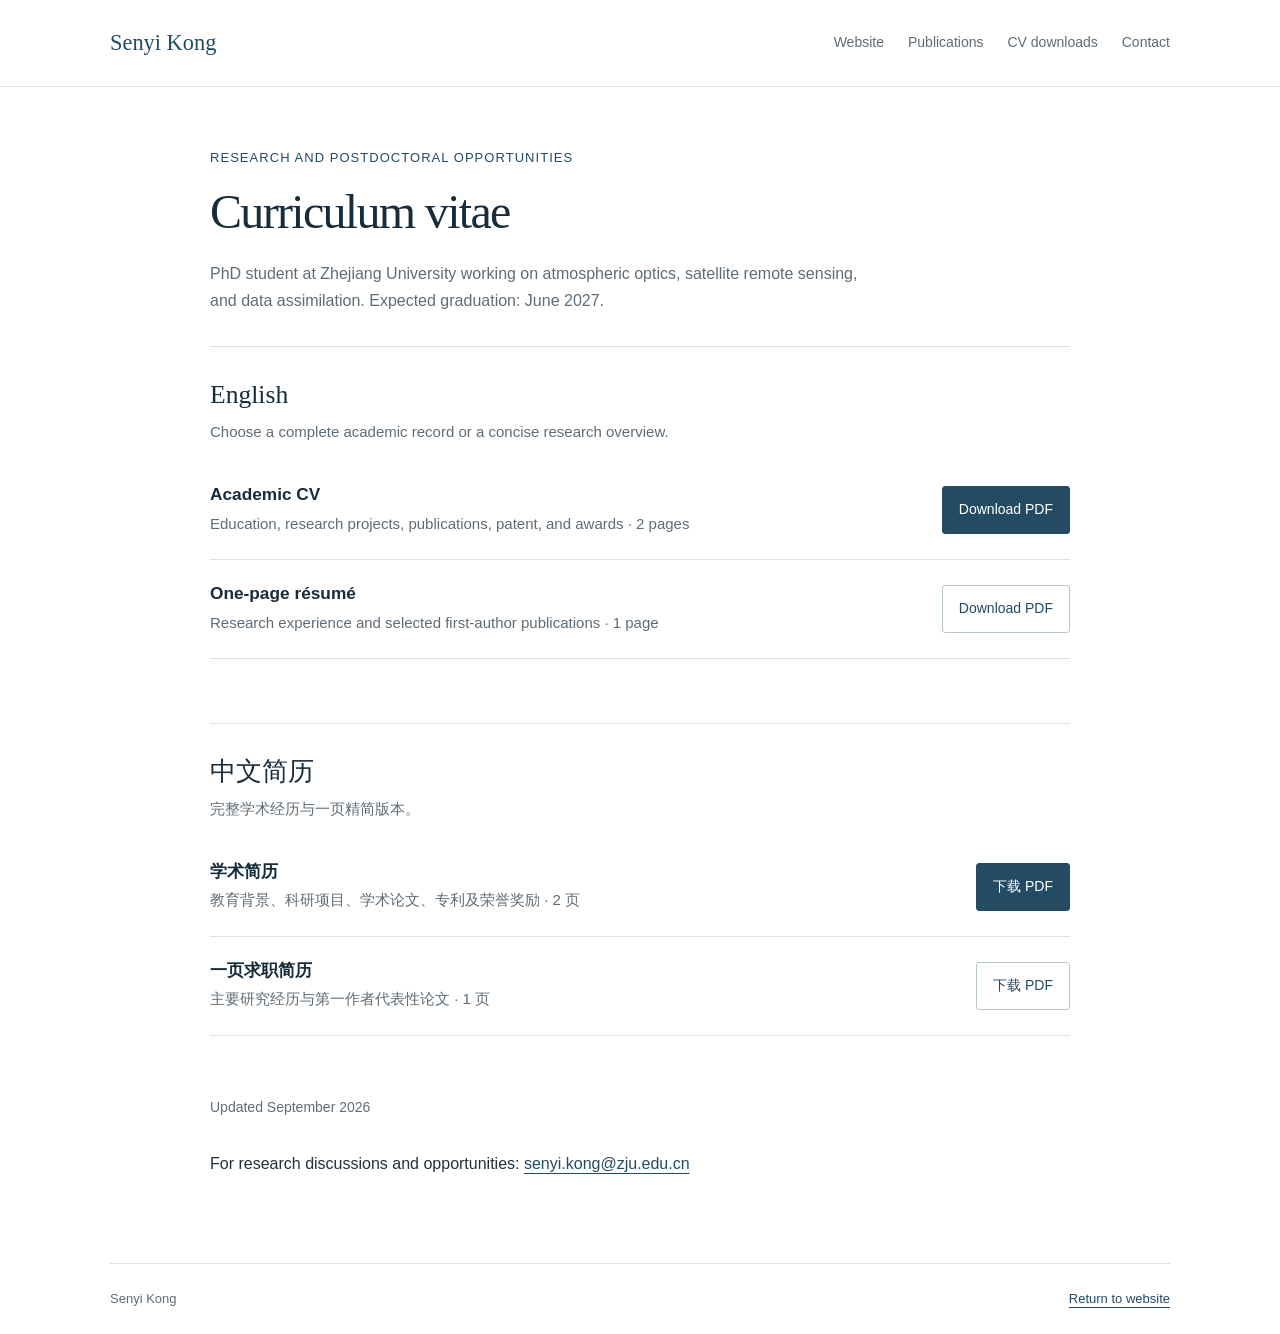
==== cv/index.html @ 234d6201 "Publish Senyi Kong academic website and bilingual CV downloads" ====
<!doctype html>
<html lang="en">
<head>
<meta charset="utf-8">
<meta name="viewport" content="width=device-width, initial-scale=1">
<title>CV Downloads | Senyi Kong</title>
<meta name="description" content="Download Senyi Kong's academic CV and one-page resume in English and Chinese. Atmospheric optics, satellite remote sensing, and data assimilation.">
<meta name="theme-color" content="#244b64">
<link rel="canonical" href="https://cosn-k.github.io/cv/">
<link rel="icon" type="image/svg+xml" href="data:image/svg+xml,%3Csvg xmlns='http://www.w3.org/2000/svg' viewBox='0 0 64 64'%3E%3Crect width='64' height='64' rx='12' fill='%23244b64'/%3E%3Ctext x='32' y='42' font-size='29' font-family='Georgia' text-anchor='middle' fill='white'%3ESK%3C/text%3E%3C/svg%3E">
<link rel="stylesheet" href="../styles.css">
<style>
.cv-download-main{padding-block:60px 70px;max-width:860px}.cv-download-main h1{font-size:clamp(2.25rem,5vw,3rem);margin-bottom:18px}.cv-download-intro{max-width:650px;color:var(--muted)}.cv-language{padding:32px 0;border-top:1px solid var(--line);margin-top:32px}.cv-language h2{font-size:1.6rem;margin-bottom:8px}.cv-language>p{color:var(--muted);font-size:.9375rem}.cv-download-row{display:grid;grid-template-columns:1fr auto;gap:20px;align-items:center;padding:23px 0;border-bottom:1px solid var(--line)}.cv-download-row h3{margin:0 0 5px}.cv-download-row p{margin:0;color:var(--muted);font-size:.9375rem}.cv-download-row .button{min-height:44px;white-space:nowrap}.cv-update{color:var(--muted);font-size:.875rem;margin-top:28px}.cv-contact{margin-top:30px}.profile-links{flex-wrap:wrap}@media(max-width:650px){.cv-download-main{padding-block:35px 45px}.cv-download-row{grid-template-columns:1fr;gap:14px}.cv-download-row .button{justify-self:start;flex:initial}.cv-language{margin-top:24px}}
</style>
</head>
<body>
<a class="skip-link" href="#main">Skip to content</a>
<header class="site-header"><div class="shell nav-wrap"><a class="wordmark" href="../">Senyi Kong</a><nav aria-label="Primary navigation"><a href="../">Website</a><a href="../#publications">Publications</a><a href="./" aria-current="page">CV downloads</a><a href="../#contact">Contact</a></nav></div></header>
<main class="shell cv-download-main" id="main">
<p class="eyebrow">Research and postdoctoral opportunities</p>
<h1>Curriculum vitae</h1>
<p class="cv-download-intro">PhD student at Zhejiang University working on atmospheric optics, satellite remote sensing, and data assimilation. Expected graduation: June 2027.</p>
<section class="cv-language" aria-labelledby="english-title">
<h2 id="english-title">English</h2><p>Choose a complete academic record or a concise research overview.</p>
<article class="cv-download-row"><div><h3>Academic CV</h3><p>Education, research projects, publications, patent, and awards · 2 pages</p></div><a class="button primary" href="../assets/Senyi-Kong-CV-English.pdf" download="Senyi-Kong-CV-English.pdf" aria-label="Download English academic CV PDF">Download PDF</a></article>
<article class="cv-download-row"><div><h3>One-page résumé</h3><p>Research experience and selected first-author publications · 1 page</p></div><a class="button" href="../assets/Senyi-Kong-Resume-One-Page.pdf" download="Senyi-Kong-Resume-One-Page.pdf" aria-label="Download English one-page resume PDF">Download PDF</a></article>
</section>
<section class="cv-language" lang="zh-CN" aria-labelledby="chinese-title">
<h2 id="chinese-title">中文简历</h2><p>完整学术经历与一页精简版本。</p>
<article class="cv-download-row"><div><h3>学术简历</h3><p>教育背景、科研项目、学术论文、专利及荣誉奖励 · 2 页</p></div><a class="button primary" href="../assets/Senyi-Kong-CV-Chinese.pdf" download="Senyi-Kong-CV-Chinese.pdf" aria-label="下载中文版学术简历 PDF">下载 PDF</a></article>
<article class="cv-download-row"><div><h3>一页求职简历</h3><p>主要研究经历与第一作者代表性论文 · 1 页</p></div><a class="button" href="../assets/Senyi-Kong-Resume-One-Page-Chinese.pdf" download="Senyi-Kong-Resume-One-Page-Chinese.pdf" aria-label="下载中文版一页求职简历 PDF">下载 PDF</a></article>
</section>
<p class="cv-update">Updated September 2026</p>
<p class="cv-contact">For research discussions and opportunities: <a href="mailto:senyi.kong@zju.edu.cn">senyi.kong@zju.edu.cn</a></p>
</main>
<footer class="shell"><span>Senyi Kong</span><a href="../">Return to website</a></footer>
</body>
</html>
---- styles.css ----
:root{--ink:#23303b;--accent:#244b64;--muted:#5f6c76;--line:#dbe1e5;--soft:#f5f7f8;--paper:#fff}
*{box-sizing:border-box}html{scroll-behavior:smooth;scroll-padding-top:110px}body{margin:0;background:var(--paper);color:var(--ink);font-family:"Segoe UI",Arial,sans-serif;font-size:16px;line-height:1.7}a{color:var(--accent);text-underline-offset:4px}a:hover{text-decoration:underline}a:focus-visible,summary:focus-visible{outline:2px solid var(--accent);outline-offset:5px}p{margin:0 0 1rem}h1,h2,h3{line-height:1.25;color:#182d3c}h1,h2{font-family:Georgia,"Times New Roman",serif;font-weight:400}h1{font-size:3.5rem;letter-spacing:-.035em;margin:0 0 12px}h2{font-size:2.05rem;margin:0}h3{font-size:1.08rem;font-weight:600;margin:0 0 9px}.shell{width:min(1060px,calc(100% - 64px));margin-inline:auto}.site-header{position:sticky;top:0;z-index:20;background:rgba(255,255,255,.97);border-bottom:1px solid var(--line)}.nav-wrap{display:flex;align-items:center;justify-content:space-between;gap:30px;min-height:86px}.wordmark{font-family:Georgia,serif;font-size:1.4rem;white-space:nowrap;text-decoration:none}.nav-wrap nav{display:flex;gap:24px;flex-wrap:wrap}.nav-wrap nav a{font-size:.875rem;color:var(--muted);text-decoration:none}.nav-wrap nav a:hover,.nav-wrap nav a.active{color:var(--accent);text-decoration:underline}.skip-link{position:absolute;left:16px;top:-100px;padding:10px;background:white;z-index:100}.skip-link:focus{top:10px}.intro{display:grid;grid-template-columns:240px 1fr;gap:70px;padding-top:74px;padding-bottom:70px;align-items:start}.portrait-panel{margin:6px 0 0}.portrait,.portrait-placeholder{display:block;width:100%;aspect-ratio:23/28;object-fit:cover;background:#f0f3f4;border:1px solid var(--line)}.portrait-placeholder{display:flex;flex-direction:column;align-items:center;justify-content:center;gap:20px}.portrait-initials{font-family:Georgia,serif;font-size:3rem;color:#536c7d}.portrait-label{color:#5f707c;font-size:.875rem}.portrait-panel figcaption{font-size:.875rem;color:var(--muted);margin-top:16px;line-height:1.5}.eyebrow,.small-label{font-size:.8125rem;color:var(--accent);letter-spacing:.08em;text-transform:uppercase;margin-bottom:13px}.role{font-size:1.05rem;color:var(--muted);line-height:1.5;margin-bottom:24px}.intro-description{font-size:1.125rem;max-width:680px}.secondary{color:var(--muted)}.profile-links{display:flex;gap:25px;margin:24px 0;font-size:.9375rem}.download-links{display:flex;gap:12px;flex-wrap:wrap;margin-top:27px}.button{display:inline-flex;gap:18px;align-items:center;padding:11px 16px;border:1px solid #b9c7d0;color:var(--accent);text-decoration:none;font-size:.875rem;border-radius:3px}.button span{font-size:.75rem;color:var(--muted);white-space:nowrap}.button.primary{background:var(--accent);color:white;border-color:var(--accent)}.button.primary span{color:#e0e9ef}.button:hover{background:#edf2f5;text-decoration:none}.button.primary:hover{background:#18384e}.section{padding:55px 0;border-top:1px solid var(--line)}.section-header{margin-bottom:30px;display:flex;align-items:baseline;justify-content:space-between;gap:25px}.section-header p{margin:0;color:var(--muted);font-size:.9375rem;max-width:480px}.research-grid{display:grid;grid-template-columns:repeat(3,1fr);gap:38px}.section-number{font-size:.8125rem;color:var(--muted);display:block;margin-bottom:18px}.research-grid p{color:var(--muted);margin:0}.publication{border-bottom:1px solid var(--line);scroll-margin-top:110px}.publication:first-child{border-top:1px solid var(--line)}.publication summary{display:grid;grid-template-columns:65px 1fr;gap:22px;cursor:pointer;list-style:none;padding:24px 0}.publication summary::-webkit-details-marker{display:none}.pub-year{font-size:.875rem;color:var(--muted);padding-top:3px;font-variant-numeric:tabular-nums}.pub-heading{display:block}.pub-title{display:block;font-size:1.1rem;font-weight:500;color:var(--ink);line-height:1.5}.publication summary:hover .pub-title{color:var(--accent);text-decoration:underline;text-underline-offset:4px}.pub-meta{display:block;font-size:.875rem;color:var(--muted);margin-top:6px}.pub-read{display:flex;justify-content:space-between;align-items:center;color:var(--accent);font-size:.8125rem;margin-top:9px}.pub-read>span{font-size:1.4rem;line-height:1}.publication[open] .pub-read>span{transform:rotate(45deg)}.publication-body{padding:0 0 30px 87px;max-width:950px}.publication-body>p:not(.pub-authors){max-width:800px}.pub-authors{font-size:.875rem;color:var(--muted);margin-bottom:12px}.topic{display:block;color:var(--accent);font-size:.8125rem;margin:0 0 14px;font-weight:600}.publication-body figure{margin:22px 0;background:var(--soft);border:1px solid var(--line);padding:18px}.publication-body figure img{display:block;width:100%;height:auto}.publication-body figcaption{font-size:.8125rem;color:#4e606e;line-height:1.6;padding:0 7px 4px}.publication-body figcaption span{display:block;color:var(--muted);font-size:.75rem}.inline-link{font-size:.9375rem}.doi{display:block;font-size:.8125rem;color:var(--muted);margin-top:7px;overflow-wrap:anywhere}.cv-group{margin-bottom:38px}.group-heading{font-size:1.1rem;color:var(--accent);margin:0 0 20px;font-weight:600}.cv-row{display:grid;grid-template-columns:225px 1fr;gap:30px;margin:0 0 24px}.cv-row p{margin:0 0 5px}.date{color:var(--muted);font-size:.875rem;padding-top:1px}.cv-row .secondary{font-size:.9375rem}.project{margin-bottom:27px}.section-note{font-size:.8125rem;color:var(--muted);margin-top:-9px;margin-bottom:24px}.cv-columns{display:grid;grid-template-columns:1fr 1fr;gap:55px;padding-top:12px}.plain-list{padding-left:19px;margin:0 0 18px}.plain-list li{margin-bottom:6px}.patent-heading{margin-top:30px}.awards{padding:0;margin:0;list-style:none}.awards li{font-size:.9375rem;margin-bottom:16px}.awards li>span{display:block;color:var(--muted);font-size:.8125rem}.placeholder{font-size:.875rem;color:#64717b;font-style:italic}.opportunities{display:grid;grid-template-columns:1.3fr 1fr;gap:65px}.application-note{padding-left:25px;border-left:2px solid var(--line)}.graduation{font-size:1.5rem;font-family:Georgia,serif;margin-bottom:16px}.resource-grid{display:grid;grid-template-columns:1fr 1fr;gap:0 40px}.resource-grid>a,.resource-grid>div{padding:18px 0;border-top:1px solid var(--line);text-decoration:none}.resource-grid strong{display:block;font-size:1rem;font-weight:500}.resource-grid span{display:block;font-size:.875rem;color:var(--muted);margin-top:2px}.resource-grid a:hover strong{text-decoration:underline}.resource-placeholder{color:var(--muted)}.personal-section{padding:38px 0}.personal-section .section-header{margin-bottom:15px}.personal-section h2{font-size:1.65rem}.personal-copy{max-width:760px}.personal-copy p{margin:0}.contact-section{padding-bottom:65px}.contact-section h2{margin-bottom:17px}.contact-section p{font-size:.9375rem}.email-link{display:inline-block;margin:0 0 15px;font-family:Georgia,serif;font-size:1.5rem;overflow-wrap:anywhere}footer{display:flex;gap:25px;justify-content:space-between;align-items:center;border-top:1px solid var(--line);padding-block:24px;color:var(--muted);font-size:.8125rem}footer a{font-size:.8125rem}
@media(max-width:900px){.nav-wrap{align-items:flex-start;flex-direction:column;gap:14px;padding:20px 0}.nav-wrap nav{gap:15px 23px}.intro{gap:35px;grid-template-columns:200px 1fr}.research-grid{gap:24px}.section-header{display:block}.section-header p{margin-top:13px}.cv-row{grid-template-columns:180px 1fr;gap:23px}.cv-columns{gap:30px}.opportunities{gap:30px}}
@media(max-width:650px){html{scroll-padding-top:22px}.shell{width:calc(100% - 38px)}.site-header{position:static}.nav-wrap{gap:15px}.nav-wrap nav{gap:9px 18px}.nav-wrap nav a{font-size:.875rem}.intro{display:flex;flex-direction:column;gap:29px;padding-top:36px;padding-bottom:38px}.portrait-panel{width:160px}.portrait-panel figcaption{display:none}h1{font-size:2.8rem}.intro-description{font-size:1.0625rem}.section{padding:36px 0}h2{font-size:1.8rem}.research-grid,.cv-columns,.opportunities,.resource-grid{grid-template-columns:1fr;gap:26px}.research-grid article{padding-bottom:5px}.section-number{margin-bottom:9px}.publication summary{grid-template-columns:40px 1fr;gap:13px;padding:20px 0}.pub-title{font-size:1rem}.publication-body{padding-left:0}.publication-body figure{padding:9px}.publication-body figure img{min-width:610px}.publication-body figure{overflow-x:auto}.publication-body figcaption{min-width:250px}.cv-row{grid-template-columns:1fr;gap:5px;margin-bottom:27px}.cv-columns{padding-top:0}.resource-grid{gap:0}.application-note{padding-left:19px}.button{flex:1 1 230px;justify-content:space-between}.contact-section .email-link{font-size:1.2rem}footer{flex-wrap:wrap;gap:10px 20px}.publication{scroll-margin-top:20px}}
.portrait{height:auto;aspect-ratio:2614/3408}.personal-copy p+p{margin-top:12px}.interest-list{display:flex;gap:12px 28px;flex-wrap:wrap;margin:20px 0 0;padding:0;list-style:none;color:var(--accent);font-size:.875rem}.interest-list li{border-bottom:1px solid var(--line);padding-bottom:5px}
/* Photo journal: scoped to the personal section so academic content stays unchanged. */
.personal-section{padding:62px 0 60px}
.personal-heading{display:grid;grid-template-columns:1fr 1.25fr;gap:60px;align-items:start;margin-bottom:30px}
.personal-section h2{font-size:clamp(2rem,3vw,2.65rem);letter-spacing:-.025em}
.personal-heading .eyebrow{color:#985036;margin-bottom:10px}
.personal-copy{max-width:590px;color:var(--muted);font-size:.975rem}
.personal-copy p+p{margin-top:10px}
.gallery-note{display:flex;align-items:center;flex-wrap:wrap;gap:9px;color:var(--muted);font-size:.8125rem;margin:0 0 20px}
.draft-dot{width:7px;height:7px;background:#b66d4f;border-radius:50%;flex:none}
.note-divider{color:#a1aab0;margin-inline:3px}
.activity-grid{display:grid;grid-template-columns:1.2fr 1fr 1fr;gap:30px 22px;align-items:stretch}
.activity{display:flex;flex-direction:column;min-width:0;margin:0}
.activity-sport{grid-row:span 2}
.activity-media{position:relative;aspect-ratio:4/3;overflow:hidden;border-radius:2px;flex-shrink:0}
.activity-sport .activity-media{aspect-ratio:auto;flex:1;min-height:350px}
.activity-media>img{display:block;position:absolute;inset:0;width:100%;height:100%;object-fit:cover;object-position:var(--photo-position,center)}
.activity-placeholder{display:flex;flex-direction:column;justify-content:space-between;padding:20px 23px;background:var(--photo-background);color:var(--photo-ink)}
.activity-placeholder::after{content:"";position:absolute;inset:10px;border:1px solid currentColor;opacity:.2;pointer-events:none}
.activity-sport{--photo-background:#244b64;--photo-ink:#fff6ea}
.activity-art{--photo-background:#904b36;--photo-ink:#fff6ea}
.activity-music{--photo-background:#eadfce;--photo-ink:#46372e}
.activity-culture{--photo-background:#dfe9e3;--photo-ink:#285145}
.activity-community{--photo-background:#e5ebef;--photo-ink:#244b64}
.photo-tag{font-size:.625rem;font-weight:600;letter-spacing:.13em;text-transform:uppercase;line-height:1.5}
.placeholder-word{display:block;font-family:Georgia,"Times New Roman",serif;font-size:clamp(2rem,3vw,2.65rem);line-height:1.02;letter-spacing:-.035em;padding:12px 0}
.placeholder-word em{font-weight:400}
.activity-sport .placeholder-word{font-size:clamp(3.25rem,5.7vw,5rem);padding-block:35px}
.activity-sport .placeholder-word em{color:#f3b69a}
.photo-hint{font-size:.6875rem;line-height:1.5;max-width:25ch}
.activity figcaption{padding:17px 0 0}
.activity-label{display:block;font-size:.625rem;letter-spacing:.1em;text-transform:uppercase;font-weight:600;color:#985036;margin-bottom:6px}
.activity h3{font-size:1rem;line-height:1.4;margin:0 0 5px}
.activity figcaption p{font-size:.875rem;line-height:1.6;color:var(--muted);margin:0;max-width:35ch}
@media(max-width:900px){
  .personal-heading{grid-template-columns:1fr 1.25fr;gap:30px}
  .activity-grid{grid-template-columns:1fr 1fr;gap:30px 24px}
  .activity-sport{grid-column:1/-1;grid-row:auto}
  .activity-sport .activity-media{aspect-ratio:16/8;flex:initial;min-height:0}
  .activity-sport .placeholder-word{font-size:4rem;padding-block:18px}
  .activity-sport figcaption p{max-width:none}
}
@media(max-width:650px){
  .personal-section{padding:38px 0}
  .personal-heading{grid-template-columns:1fr;gap:20px;margin-bottom:23px}
  .personal-copy{font-size:.9375rem}
  .gallery-note{font-size:.75rem;gap:6px}
  .gallery-note .note-divider{display:none}
  .gallery-note .note-divider+span{flex-basis:100%}
  .activity-grid{grid-template-columns:1fr;gap:28px}
  .activity-sport{grid-column:auto}
  .activity-media,.activity-sport .activity-media{aspect-ratio:4/3;min-height:0}
  .activity-placeholder{padding:23px 26px}
  .placeholder-word{font-size:2.85rem}
  .activity-sport .activity-media{min-height:250px}
  .activity-sport .placeholder-word{font-size:3.6rem;padding-block:12px}
  .activity figcaption{padding-top:13px}
  .activity figcaption p{max-width:none}
}
@media print{.activity{break-inside:avoid}.activity-grid{display:block}.activity{margin-bottom:20px}.activity-media,.activity-sport .activity-media{max-height:160px;min-height:0;flex:initial;aspect-ratio:3/1}.activity-placeholder{background:#f5f5f5;color:#23303b}.activity-sport .placeholder-word,.placeholder-word{font-size:2rem;padding:0}.activity-sport .placeholder-word em{color:inherit}}
@media(prefers-reduced-motion:reduce){html{scroll-behavior:auto}}
@media print{.site-header,.skip-link,.download-links,footer{display:none}.shell{width:100%}.intro{padding-top:0}.section{break-inside:auto}body{font-size:11pt}.publication-body{display:block}a{color:inherit}.portrait-panel{width:150px}}
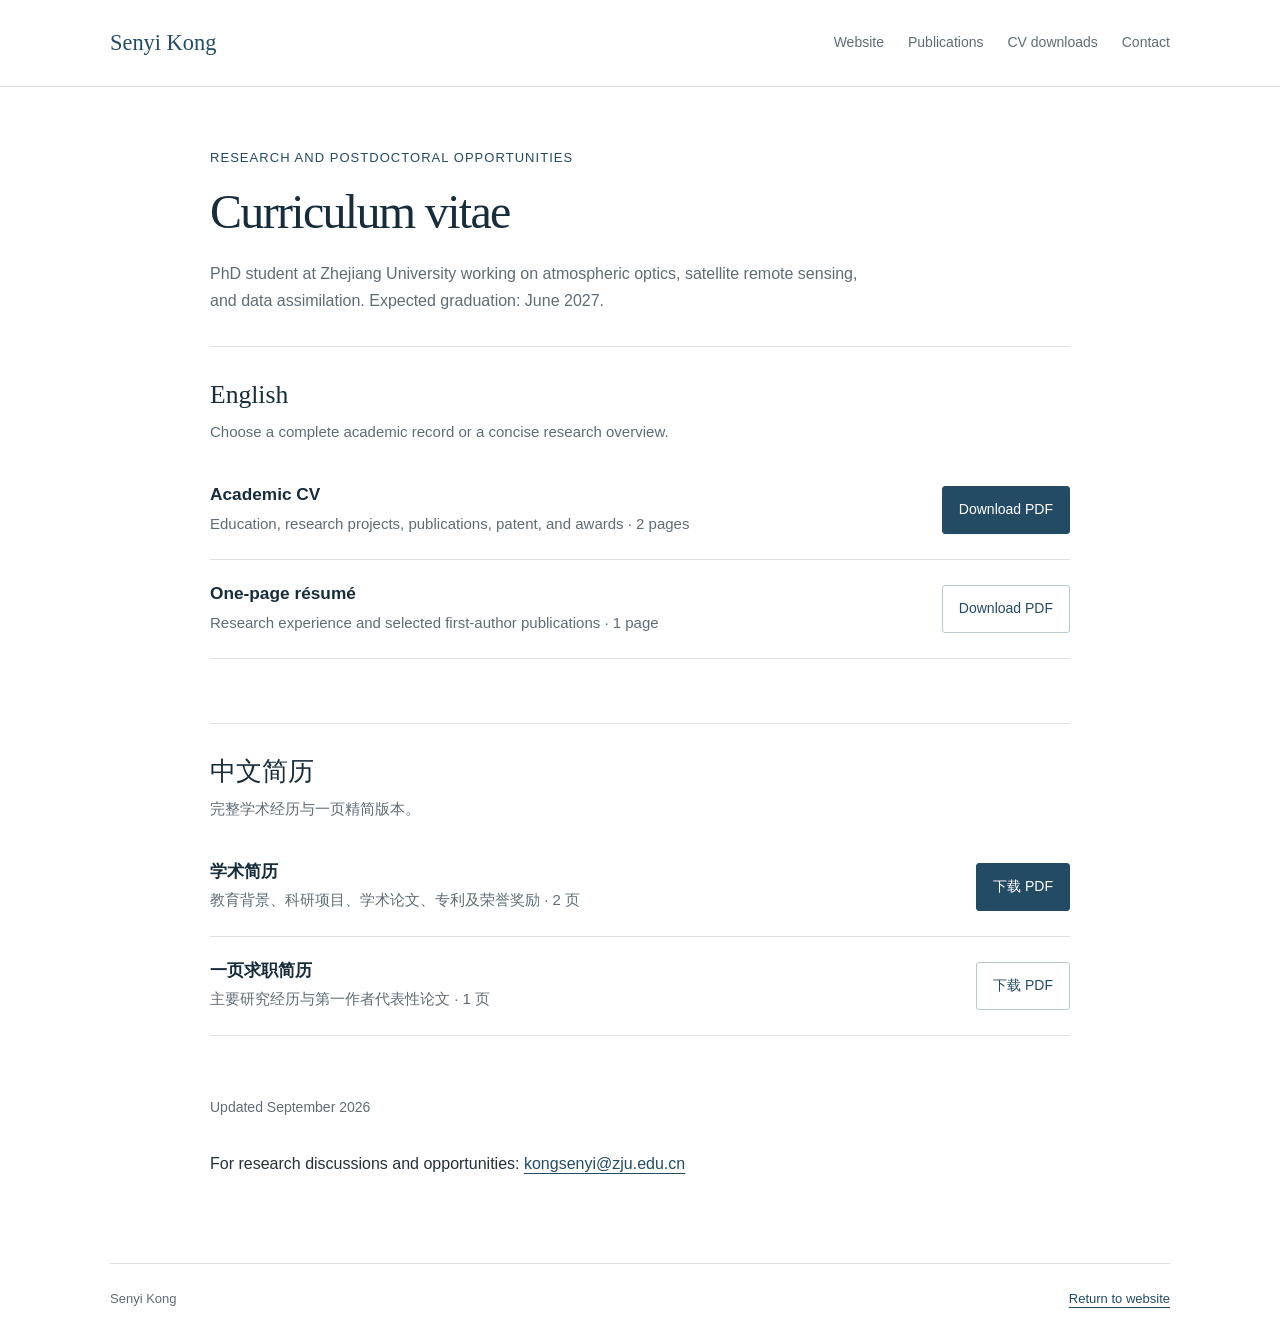
==== commit f4a68db6: "Update contact and research profiles; replace diagrams with eight original paper figures" ====
--- a/cv/index.html
+++ b/cv/index.html
@@ -31,7 +31,7 @@
 <article class="cv-download-row"><div><h3>一页求职简历</h3><p>主要研究经历与第一作者代表性论文 · 1 页</p></div><a class="button" href="../assets/Senyi-Kong-Resume-One-Page-Chinese.pdf" download="Senyi-Kong-Resume-One-Page-Chinese.pdf" aria-label="下载中文版一页求职简历 PDF">下载 PDF</a></article>
 </section>
 <p class="cv-update">Updated September 2026</p>
-<p class="cv-contact">For research discussions and opportunities: <a href="mailto:senyi.kong@zju.edu.cn">senyi.kong@zju.edu.cn</a></p>
+<p class="cv-contact">For research discussions and opportunities: <a href="mailto:kongsenyi@zju.edu.cn">kongsenyi@zju.edu.cn</a></p>
 </main>
 <footer class="shell"><span>Senyi Kong</span><a href="../">Return to website</a></footer>
 </body>
--- a/styles.css
+++ b/styles.css
@@ -63,4 +63,8 @@
 }
 @media print{.activity{break-inside:avoid}.activity-grid{display:block}.activity{margin-bottom:20px}.activity-media,.activity-sport .activity-media{max-height:160px;min-height:0;flex:initial;aspect-ratio:3/1}.activity-placeholder{background:#f5f5f5;color:#23303b}.activity-sport .placeholder-word,.placeholder-word{font-size:2rem;padding:0}.activity-sport .placeholder-word em{color:inherit}}
 @media(prefers-reduced-motion:reduce){html{scroll-behavior:auto}}
+.research-profiles{margin:28px 0 0;color:var(--muted);font-size:.9375rem}
+.publication-body .paper-figure{background:#fff}
+.publication-body .paper-figure img{width:100%;min-width:0;max-height:640px;object-fit:contain;margin-bottom:16px}
+.paper-figure>a{display:block;cursor:zoom-in}
 @media print{.site-header,.skip-link,.download-links,footer{display:none}.shell{width:100%}.intro{padding-top:0}.section{break-inside:auto}body{font-size:11pt}.publication-body{display:block}a{color:inherit}.portrait-panel{width:150px}}
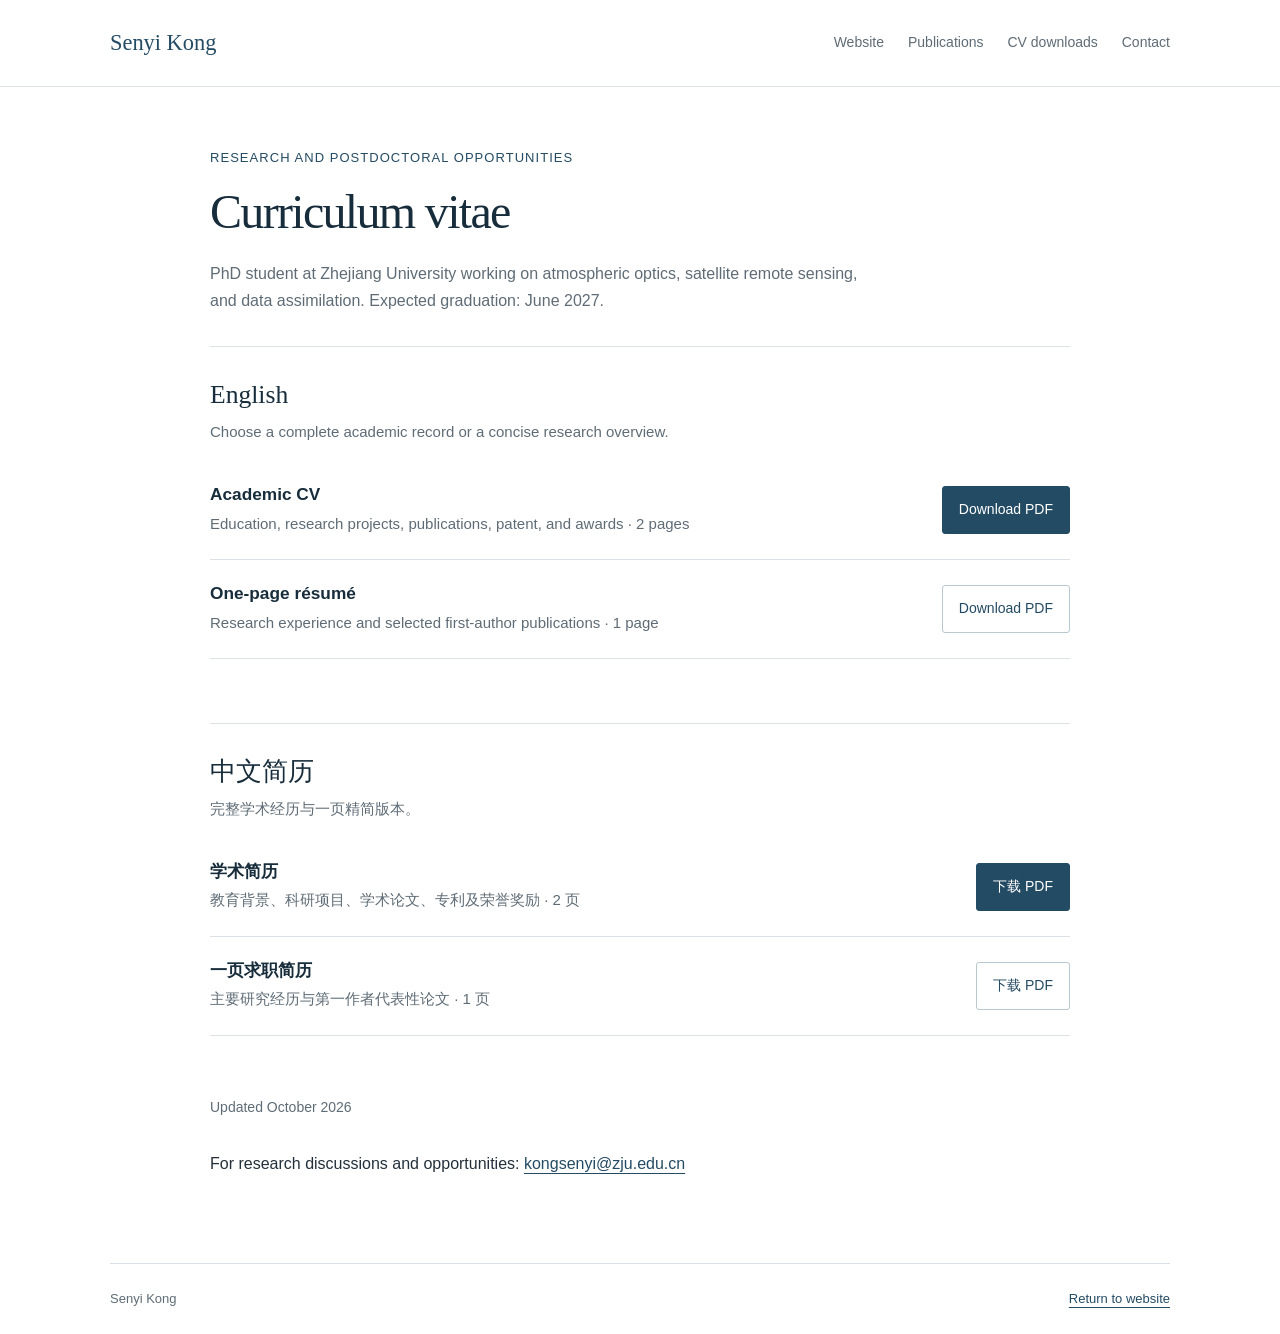
==== commit 8e74fe76: "Update bilingual CV PDFs and announce postdoctoral and researcher job search" ====
--- a/cv/index.html
+++ b/cv/index.html
@@ -1,38 +1,38 @@
-<!doctype html>
-<html lang="en">
-<head>
-<meta charset="utf-8">
-<meta name="viewport" content="width=device-width, initial-scale=1">
-<title>CV Downloads | Senyi Kong</title>
-<meta name="description" content="Download Senyi Kong's academic CV and one-page resume in English and Chinese. Atmospheric optics, satellite remote sensing, and data assimilation.">
-<meta name="theme-color" content="#244b64">
-<link rel="canonical" href="https://cosn-k.github.io/cv/">
-<link rel="icon" type="image/svg+xml" href="data:image/svg+xml,%3Csvg xmlns='http://www.w3.org/2000/svg' viewBox='0 0 64 64'%3E%3Crect width='64' height='64' rx='12' fill='%23244b64'/%3E%3Ctext x='32' y='42' font-size='29' font-family='Georgia' text-anchor='middle' fill='white'%3ESK%3C/text%3E%3C/svg%3E">
-<link rel="stylesheet" href="../styles.css">
-<style>
-.cv-download-main{padding-block:60px 70px;max-width:860px}.cv-download-main h1{font-size:clamp(2.25rem,5vw,3rem);margin-bottom:18px}.cv-download-intro{max-width:650px;color:var(--muted)}.cv-language{padding:32px 0;border-top:1px solid var(--line);margin-top:32px}.cv-language h2{font-size:1.6rem;margin-bottom:8px}.cv-language>p{color:var(--muted);font-size:.9375rem}.cv-download-row{display:grid;grid-template-columns:1fr auto;gap:20px;align-items:center;padding:23px 0;border-bottom:1px solid var(--line)}.cv-download-row h3{margin:0 0 5px}.cv-download-row p{margin:0;color:var(--muted);font-size:.9375rem}.cv-download-row .button{min-height:44px;white-space:nowrap}.cv-update{color:var(--muted);font-size:.875rem;margin-top:28px}.cv-contact{margin-top:30px}.profile-links{flex-wrap:wrap}@media(max-width:650px){.cv-download-main{padding-block:35px 45px}.cv-download-row{grid-template-columns:1fr;gap:14px}.cv-download-row .button{justify-self:start;flex:initial}.cv-language{margin-top:24px}}
-</style>
-</head>
-<body>
-<a class="skip-link" href="#main">Skip to content</a>
-<header class="site-header"><div class="shell nav-wrap"><a class="wordmark" href="../">Senyi Kong</a><nav aria-label="Primary navigation"><a href="../">Website</a><a href="../#publications">Publications</a><a href="./" aria-current="page">CV downloads</a><a href="../#contact">Contact</a></nav></div></header>
-<main class="shell cv-download-main" id="main">
-<p class="eyebrow">Research and postdoctoral opportunities</p>
-<h1>Curriculum vitae</h1>
-<p class="cv-download-intro">PhD student at Zhejiang University working on atmospheric optics, satellite remote sensing, and data assimilation. Expected graduation: June 2027.</p>
-<section class="cv-language" aria-labelledby="english-title">
-<h2 id="english-title">English</h2><p>Choose a complete academic record or a concise research overview.</p>
-<article class="cv-download-row"><div><h3>Academic CV</h3><p>Education, research projects, publications, patent, and awards · 2 pages</p></div><a class="button primary" href="../assets/Senyi-Kong-CV-English.pdf" download="Senyi-Kong-CV-English.pdf" aria-label="Download English academic CV PDF">Download PDF</a></article>
-<article class="cv-download-row"><div><h3>One-page résumé</h3><p>Research experience and selected first-author publications · 1 page</p></div><a class="button" href="../assets/Senyi-Kong-Resume-One-Page.pdf" download="Senyi-Kong-Resume-One-Page.pdf" aria-label="Download English one-page resume PDF">Download PDF</a></article>
-</section>
-<section class="cv-language" lang="zh-CN" aria-labelledby="chinese-title">
-<h2 id="chinese-title">中文简历</h2><p>完整学术经历与一页精简版本。</p>
-<article class="cv-download-row"><div><h3>学术简历</h3><p>教育背景、科研项目、学术论文、专利及荣誉奖励 · 2 页</p></div><a class="button primary" href="../assets/Senyi-Kong-CV-Chinese.pdf" download="Senyi-Kong-CV-Chinese.pdf" aria-label="下载中文版学术简历 PDF">下载 PDF</a></article>
-<article class="cv-download-row"><div><h3>一页求职简历</h3><p>主要研究经历与第一作者代表性论文 · 1 页</p></div><a class="button" href="../assets/Senyi-Kong-Resume-One-Page-Chinese.pdf" download="Senyi-Kong-Resume-One-Page-Chinese.pdf" aria-label="下载中文版一页求职简历 PDF">下载 PDF</a></article>
-</section>
-<p class="cv-update">Updated September 2026</p>
-<p class="cv-contact">For research discussions and opportunities: <a href="mailto:kongsenyi@zju.edu.cn">kongsenyi@zju.edu.cn</a></p>
-</main>
-<footer class="shell"><span>Senyi Kong</span><a href="../">Return to website</a></footer>
-</body>
-</html>
+<!doctype html>
+<html lang="en">
+<head>
+<meta charset="utf-8">
+<meta name="viewport" content="width=device-width, initial-scale=1">
+<title>CV Downloads | Senyi Kong</title>
+<meta name="description" content="Download Senyi Kong's academic CV and one-page resume in English and Chinese. Atmospheric optics, satellite remote sensing, and data assimilation.">
+<meta name="theme-color" content="#244b64">
+<link rel="canonical" href="https://senyi-kong.github.io/cv/">
+<link rel="icon" type="image/svg+xml" href="data:image/svg+xml,%3Csvg xmlns='http://www.w3.org/2000/svg' viewBox='0 0 64 64'%3E%3Crect width='64' height='64' rx='12' fill='%23244b64'/%3E%3Ctext x='32' y='42' font-size='29' font-family='Georgia' text-anchor='middle' fill='white'%3ESK%3C/text%3E%3C/svg%3E">
+<link rel="stylesheet" href="../styles.css">
+<style>
+.cv-download-main{padding-block:60px 70px;max-width:860px}.cv-download-main h1{font-size:clamp(2.25rem,5vw,3rem);margin-bottom:18px}.cv-download-intro{max-width:650px;color:var(--muted)}.cv-language{padding:32px 0;border-top:1px solid var(--line);margin-top:32px}.cv-language h2{font-size:1.6rem;margin-bottom:8px}.cv-language>p{color:var(--muted);font-size:.9375rem}.cv-download-row{display:grid;grid-template-columns:1fr auto;gap:20px;align-items:center;padding:23px 0;border-bottom:1px solid var(--line)}.cv-download-row h3{margin:0 0 5px}.cv-download-row p{margin:0;color:var(--muted);font-size:.9375rem}.cv-download-row .button{min-height:44px;white-space:nowrap}.cv-update{color:var(--muted);font-size:.875rem;margin-top:28px}.cv-contact{margin-top:30px}.profile-links{flex-wrap:wrap}@media(max-width:650px){.cv-download-main{padding-block:35px 45px}.cv-download-row{grid-template-columns:1fr;gap:14px}.cv-download-row .button{justify-self:start;flex:initial}.cv-language{margin-top:24px}}
+</style>
+</head>
+<body>
+<a class="skip-link" href="#main">Skip to content</a>
+<header class="site-header"><div class="shell nav-wrap"><a class="wordmark" href="../">Senyi Kong</a><nav aria-label="Primary navigation"><a href="../">Website</a><a href="../#publications">Publications</a><a href="./" aria-current="page">CV downloads</a><a href="../#contact">Contact</a></nav></div></header>
+<main class="shell cv-download-main" id="main">
+<p class="eyebrow">Research and postdoctoral opportunities</p>
+<h1>Curriculum vitae</h1>
+<p class="cv-download-intro">PhD student at Zhejiang University working on atmospheric optics, satellite remote sensing, and data assimilation. Expected graduation: June 2027.</p>
+<section class="cv-language" aria-labelledby="english-title">
+<h2 id="english-title">English</h2><p>Choose a complete academic record or a concise research overview.</p>
+<article class="cv-download-row"><div><h3>Academic CV</h3><p>Education, research projects, publications, patent, and awards · 2 pages</p></div><a class="button primary" href="../assets/Senyi-Kong-CV-English.pdf" download="Senyi-Kong-CV-English.pdf" aria-label="Download English academic CV PDF">Download PDF</a></article>
+<article class="cv-download-row"><div><h3>One-page résumé</h3><p>Research experience and selected first-author publications · 1 page</p></div><a class="button" href="../assets/Senyi-Kong-Resume-One-Page.pdf" download="Senyi-Kong-Resume-One-Page.pdf" aria-label="Download English one-page resume PDF">Download PDF</a></article>
+</section>
+<section class="cv-language" lang="zh-CN" aria-labelledby="chinese-title">
+<h2 id="chinese-title">中文简历</h2><p>完整学术经历与一页精简版本。</p>
+<article class="cv-download-row"><div><h3>学术简历</h3><p>教育背景、科研项目、学术论文、专利及荣誉奖励 · 2 页</p></div><a class="button primary" href="../assets/Senyi-Kong-CV-Chinese.pdf" download="Senyi-Kong-CV-Chinese.pdf" aria-label="下载中文版学术简历 PDF">下载 PDF</a></article>
+<article class="cv-download-row"><div><h3>一页求职简历</h3><p>主要研究经历与第一作者代表性论文 · 1 页</p></div><a class="button" href="../assets/Senyi-Kong-Resume-One-Page-Chinese.pdf" download="Senyi-Kong-Resume-One-Page-Chinese.pdf" aria-label="下载中文版一页求职简历 PDF">下载 PDF</a></article>
+</section>
+<p class="cv-update">Updated October 2026</p>
+<p class="cv-contact">For research discussions and opportunities: <a href="mailto:kongsenyi@zju.edu.cn">kongsenyi@zju.edu.cn</a></p>
+</main>
+<footer class="shell"><span>Senyi Kong</span><a href="../">Return to website</a></footer>
+</body>
+</html>
--- a/styles.css
+++ b/styles.css
@@ -1,70 +1,72 @@
-:root{--ink:#23303b;--accent:#244b64;--muted:#5f6c76;--line:#dbe1e5;--soft:#f5f7f8;--paper:#fff}
-*{box-sizing:border-box}html{scroll-behavior:smooth;scroll-padding-top:110px}body{margin:0;background:var(--paper);color:var(--ink);font-family:"Segoe UI",Arial,sans-serif;font-size:16px;line-height:1.7}a{color:var(--accent);text-underline-offset:4px}a:hover{text-decoration:underline}a:focus-visible,summary:focus-visible{outline:2px solid var(--accent);outline-offset:5px}p{margin:0 0 1rem}h1,h2,h3{line-height:1.25;color:#182d3c}h1,h2{font-family:Georgia,"Times New Roman",serif;font-weight:400}h1{font-size:3.5rem;letter-spacing:-.035em;margin:0 0 12px}h2{font-size:2.05rem;margin:0}h3{font-size:1.08rem;font-weight:600;margin:0 0 9px}.shell{width:min(1060px,calc(100% - 64px));margin-inline:auto}.site-header{position:sticky;top:0;z-index:20;background:rgba(255,255,255,.97);border-bottom:1px solid var(--line)}.nav-wrap{display:flex;align-items:center;justify-content:space-between;gap:30px;min-height:86px}.wordmark{font-family:Georgia,serif;font-size:1.4rem;white-space:nowrap;text-decoration:none}.nav-wrap nav{display:flex;gap:24px;flex-wrap:wrap}.nav-wrap nav a{font-size:.875rem;color:var(--muted);text-decoration:none}.nav-wrap nav a:hover,.nav-wrap nav a.active{color:var(--accent);text-decoration:underline}.skip-link{position:absolute;left:16px;top:-100px;padding:10px;background:white;z-index:100}.skip-link:focus{top:10px}.intro{display:grid;grid-template-columns:240px 1fr;gap:70px;padding-top:74px;padding-bottom:70px;align-items:start}.portrait-panel{margin:6px 0 0}.portrait,.portrait-placeholder{display:block;width:100%;aspect-ratio:23/28;object-fit:cover;background:#f0f3f4;border:1px solid var(--line)}.portrait-placeholder{display:flex;flex-direction:column;align-items:center;justify-content:center;gap:20px}.portrait-initials{font-family:Georgia,serif;font-size:3rem;color:#536c7d}.portrait-label{color:#5f707c;font-size:.875rem}.portrait-panel figcaption{font-size:.875rem;color:var(--muted);margin-top:16px;line-height:1.5}.eyebrow,.small-label{font-size:.8125rem;color:var(--accent);letter-spacing:.08em;text-transform:uppercase;margin-bottom:13px}.role{font-size:1.05rem;color:var(--muted);line-height:1.5;margin-bottom:24px}.intro-description{font-size:1.125rem;max-width:680px}.secondary{color:var(--muted)}.profile-links{display:flex;gap:25px;margin:24px 0;font-size:.9375rem}.download-links{display:flex;gap:12px;flex-wrap:wrap;margin-top:27px}.button{display:inline-flex;gap:18px;align-items:center;padding:11px 16px;border:1px solid #b9c7d0;color:var(--accent);text-decoration:none;font-size:.875rem;border-radius:3px}.button span{font-size:.75rem;color:var(--muted);white-space:nowrap}.button.primary{background:var(--accent);color:white;border-color:var(--accent)}.button.primary span{color:#e0e9ef}.button:hover{background:#edf2f5;text-decoration:none}.button.primary:hover{background:#18384e}.section{padding:55px 0;border-top:1px solid var(--line)}.section-header{margin-bottom:30px;display:flex;align-items:baseline;justify-content:space-between;gap:25px}.section-header p{margin:0;color:var(--muted);font-size:.9375rem;max-width:480px}.research-grid{display:grid;grid-template-columns:repeat(3,1fr);gap:38px}.section-number{font-size:.8125rem;color:var(--muted);display:block;margin-bottom:18px}.research-grid p{color:var(--muted);margin:0}.publication{border-bottom:1px solid var(--line);scroll-margin-top:110px}.publication:first-child{border-top:1px solid var(--line)}.publication summary{display:grid;grid-template-columns:65px 1fr;gap:22px;cursor:pointer;list-style:none;padding:24px 0}.publication summary::-webkit-details-marker{display:none}.pub-year{font-size:.875rem;color:var(--muted);padding-top:3px;font-variant-numeric:tabular-nums}.pub-heading{display:block}.pub-title{display:block;font-size:1.1rem;font-weight:500;color:var(--ink);line-height:1.5}.publication summary:hover .pub-title{color:var(--accent);text-decoration:underline;text-underline-offset:4px}.pub-meta{display:block;font-size:.875rem;color:var(--muted);margin-top:6px}.pub-read{display:flex;justify-content:space-between;align-items:center;color:var(--accent);font-size:.8125rem;margin-top:9px}.pub-read>span{font-size:1.4rem;line-height:1}.publication[open] .pub-read>span{transform:rotate(45deg)}.publication-body{padding:0 0 30px 87px;max-width:950px}.publication-body>p:not(.pub-authors){max-width:800px}.pub-authors{font-size:.875rem;color:var(--muted);margin-bottom:12px}.topic{display:block;color:var(--accent);font-size:.8125rem;margin:0 0 14px;font-weight:600}.publication-body figure{margin:22px 0;background:var(--soft);border:1px solid var(--line);padding:18px}.publication-body figure img{display:block;width:100%;height:auto}.publication-body figcaption{font-size:.8125rem;color:#4e606e;line-height:1.6;padding:0 7px 4px}.publication-body figcaption span{display:block;color:var(--muted);font-size:.75rem}.inline-link{font-size:.9375rem}.doi{display:block;font-size:.8125rem;color:var(--muted);margin-top:7px;overflow-wrap:anywhere}.cv-group{margin-bottom:38px}.group-heading{font-size:1.1rem;color:var(--accent);margin:0 0 20px;font-weight:600}.cv-row{display:grid;grid-template-columns:225px 1fr;gap:30px;margin:0 0 24px}.cv-row p{margin:0 0 5px}.date{color:var(--muted);font-size:.875rem;padding-top:1px}.cv-row .secondary{font-size:.9375rem}.project{margin-bottom:27px}.section-note{font-size:.8125rem;color:var(--muted);margin-top:-9px;margin-bottom:24px}.cv-columns{display:grid;grid-template-columns:1fr 1fr;gap:55px;padding-top:12px}.plain-list{padding-left:19px;margin:0 0 18px}.plain-list li{margin-bottom:6px}.patent-heading{margin-top:30px}.awards{padding:0;margin:0;list-style:none}.awards li{font-size:.9375rem;margin-bottom:16px}.awards li>span{display:block;color:var(--muted);font-size:.8125rem}.placeholder{font-size:.875rem;color:#64717b;font-style:italic}.opportunities{display:grid;grid-template-columns:1.3fr 1fr;gap:65px}.application-note{padding-left:25px;border-left:2px solid var(--line)}.graduation{font-size:1.5rem;font-family:Georgia,serif;margin-bottom:16px}.resource-grid{display:grid;grid-template-columns:1fr 1fr;gap:0 40px}.resource-grid>a,.resource-grid>div{padding:18px 0;border-top:1px solid var(--line);text-decoration:none}.resource-grid strong{display:block;font-size:1rem;font-weight:500}.resource-grid span{display:block;font-size:.875rem;color:var(--muted);margin-top:2px}.resource-grid a:hover strong{text-decoration:underline}.resource-placeholder{color:var(--muted)}.personal-section{padding:38px 0}.personal-section .section-header{margin-bottom:15px}.personal-section h2{font-size:1.65rem}.personal-copy{max-width:760px}.personal-copy p{margin:0}.contact-section{padding-bottom:65px}.contact-section h2{margin-bottom:17px}.contact-section p{font-size:.9375rem}.email-link{display:inline-block;margin:0 0 15px;font-family:Georgia,serif;font-size:1.5rem;overflow-wrap:anywhere}footer{display:flex;gap:25px;justify-content:space-between;align-items:center;border-top:1px solid var(--line);padding-block:24px;color:var(--muted);font-size:.8125rem}footer a{font-size:.8125rem}
-@media(max-width:900px){.nav-wrap{align-items:flex-start;flex-direction:column;gap:14px;padding:20px 0}.nav-wrap nav{gap:15px 23px}.intro{gap:35px;grid-template-columns:200px 1fr}.research-grid{gap:24px}.section-header{display:block}.section-header p{margin-top:13px}.cv-row{grid-template-columns:180px 1fr;gap:23px}.cv-columns{gap:30px}.opportunities{gap:30px}}
-@media(max-width:650px){html{scroll-padding-top:22px}.shell{width:calc(100% - 38px)}.site-header{position:static}.nav-wrap{gap:15px}.nav-wrap nav{gap:9px 18px}.nav-wrap nav a{font-size:.875rem}.intro{display:flex;flex-direction:column;gap:29px;padding-top:36px;padding-bottom:38px}.portrait-panel{width:160px}.portrait-panel figcaption{display:none}h1{font-size:2.8rem}.intro-description{font-size:1.0625rem}.section{padding:36px 0}h2{font-size:1.8rem}.research-grid,.cv-columns,.opportunities,.resource-grid{grid-template-columns:1fr;gap:26px}.research-grid article{padding-bottom:5px}.section-number{margin-bottom:9px}.publication summary{grid-template-columns:40px 1fr;gap:13px;padding:20px 0}.pub-title{font-size:1rem}.publication-body{padding-left:0}.publication-body figure{padding:9px}.publication-body figure img{min-width:610px}.publication-body figure{overflow-x:auto}.publication-body figcaption{min-width:250px}.cv-row{grid-template-columns:1fr;gap:5px;margin-bottom:27px}.cv-columns{padding-top:0}.resource-grid{gap:0}.application-note{padding-left:19px}.button{flex:1 1 230px;justify-content:space-between}.contact-section .email-link{font-size:1.2rem}footer{flex-wrap:wrap;gap:10px 20px}.publication{scroll-margin-top:20px}}
-.portrait{height:auto;aspect-ratio:2614/3408}.personal-copy p+p{margin-top:12px}.interest-list{display:flex;gap:12px 28px;flex-wrap:wrap;margin:20px 0 0;padding:0;list-style:none;color:var(--accent);font-size:.875rem}.interest-list li{border-bottom:1px solid var(--line);padding-bottom:5px}
-/* Photo journal: scoped to the personal section so academic content stays unchanged. */
-.personal-section{padding:62px 0 60px}
-.personal-heading{display:grid;grid-template-columns:1fr 1.25fr;gap:60px;align-items:start;margin-bottom:30px}
-.personal-section h2{font-size:clamp(2rem,3vw,2.65rem);letter-spacing:-.025em}
-.personal-heading .eyebrow{color:#985036;margin-bottom:10px}
-.personal-copy{max-width:590px;color:var(--muted);font-size:.975rem}
-.personal-copy p+p{margin-top:10px}
-.gallery-note{display:flex;align-items:center;flex-wrap:wrap;gap:9px;color:var(--muted);font-size:.8125rem;margin:0 0 20px}
-.draft-dot{width:7px;height:7px;background:#b66d4f;border-radius:50%;flex:none}
-.note-divider{color:#a1aab0;margin-inline:3px}
-.activity-grid{display:grid;grid-template-columns:1.2fr 1fr 1fr;gap:30px 22px;align-items:stretch}
-.activity{display:flex;flex-direction:column;min-width:0;margin:0}
-.activity-sport{grid-row:span 2}
-.activity-media{position:relative;aspect-ratio:4/3;overflow:hidden;border-radius:2px;flex-shrink:0}
-.activity-sport .activity-media{aspect-ratio:auto;flex:1;min-height:350px}
-.activity-media>img{display:block;position:absolute;inset:0;width:100%;height:100%;object-fit:cover;object-position:var(--photo-position,center)}
-.activity-placeholder{display:flex;flex-direction:column;justify-content:space-between;padding:20px 23px;background:var(--photo-background);color:var(--photo-ink)}
-.activity-placeholder::after{content:"";position:absolute;inset:10px;border:1px solid currentColor;opacity:.2;pointer-events:none}
-.activity-sport{--photo-background:#244b64;--photo-ink:#fff6ea}
-.activity-art{--photo-background:#904b36;--photo-ink:#fff6ea}
-.activity-music{--photo-background:#eadfce;--photo-ink:#46372e}
-.activity-culture{--photo-background:#dfe9e3;--photo-ink:#285145}
-.activity-community{--photo-background:#e5ebef;--photo-ink:#244b64}
-.photo-tag{font-size:.625rem;font-weight:600;letter-spacing:.13em;text-transform:uppercase;line-height:1.5}
-.placeholder-word{display:block;font-family:Georgia,"Times New Roman",serif;font-size:clamp(2rem,3vw,2.65rem);line-height:1.02;letter-spacing:-.035em;padding:12px 0}
-.placeholder-word em{font-weight:400}
-.activity-sport .placeholder-word{font-size:clamp(3.25rem,5.7vw,5rem);padding-block:35px}
-.activity-sport .placeholder-word em{color:#f3b69a}
-.photo-hint{font-size:.6875rem;line-height:1.5;max-width:25ch}
-.activity figcaption{padding:17px 0 0}
-.activity-label{display:block;font-size:.625rem;letter-spacing:.1em;text-transform:uppercase;font-weight:600;color:#985036;margin-bottom:6px}
-.activity h3{font-size:1rem;line-height:1.4;margin:0 0 5px}
-.activity figcaption p{font-size:.875rem;line-height:1.6;color:var(--muted);margin:0;max-width:35ch}
-@media(max-width:900px){
-  .personal-heading{grid-template-columns:1fr 1.25fr;gap:30px}
-  .activity-grid{grid-template-columns:1fr 1fr;gap:30px 24px}
-  .activity-sport{grid-column:1/-1;grid-row:auto}
-  .activity-sport .activity-media{aspect-ratio:16/8;flex:initial;min-height:0}
-  .activity-sport .placeholder-word{font-size:4rem;padding-block:18px}
-  .activity-sport figcaption p{max-width:none}
-}
-@media(max-width:650px){
-  .personal-section{padding:38px 0}
-  .personal-heading{grid-template-columns:1fr;gap:20px;margin-bottom:23px}
-  .personal-copy{font-size:.9375rem}
-  .gallery-note{font-size:.75rem;gap:6px}
-  .gallery-note .note-divider{display:none}
-  .gallery-note .note-divider+span{flex-basis:100%}
-  .activity-grid{grid-template-columns:1fr;gap:28px}
-  .activity-sport{grid-column:auto}
-  .activity-media,.activity-sport .activity-media{aspect-ratio:4/3;min-height:0}
-  .activity-placeholder{padding:23px 26px}
-  .placeholder-word{font-size:2.85rem}
-  .activity-sport .activity-media{min-height:250px}
-  .activity-sport .placeholder-word{font-size:3.6rem;padding-block:12px}
-  .activity figcaption{padding-top:13px}
-  .activity figcaption p{max-width:none}
-}
-@media print{.activity{break-inside:avoid}.activity-grid{display:block}.activity{margin-bottom:20px}.activity-media,.activity-sport .activity-media{max-height:160px;min-height:0;flex:initial;aspect-ratio:3/1}.activity-placeholder{background:#f5f5f5;color:#23303b}.activity-sport .placeholder-word,.placeholder-word{font-size:2rem;padding:0}.activity-sport .placeholder-word em{color:inherit}}
-@media(prefers-reduced-motion:reduce){html{scroll-behavior:auto}}
-.research-profiles{margin:28px 0 0;color:var(--muted);font-size:.9375rem}
-.publication-body .paper-figure{background:#fff}
-.publication-body .paper-figure img{width:100%;min-width:0;max-height:640px;object-fit:contain;margin-bottom:16px}
-.paper-figure>a{display:block;cursor:zoom-in}
-@media print{.site-header,.skip-link,.download-links,footer{display:none}.shell{width:100%}.intro{padding-top:0}.section{break-inside:auto}body{font-size:11pt}.publication-body{display:block}a{color:inherit}.portrait-panel{width:150px}}
+:root{--ink:#23303b;--accent:#244b64;--muted:#5f6c76;--line:#dbe1e5;--soft:#f5f7f8;--paper:#fff}
+*{box-sizing:border-box}html{scroll-behavior:smooth;scroll-padding-top:110px}body{margin:0;background:var(--paper);color:var(--ink);font-family:"Segoe UI",Arial,sans-serif;font-size:16px;line-height:1.7}a{color:var(--accent);text-underline-offset:4px}a:hover{text-decoration:underline}a:focus-visible,summary:focus-visible{outline:2px solid var(--accent);outline-offset:5px}p{margin:0 0 1rem}h1,h2,h3{line-height:1.25;color:#182d3c}h1,h2{font-family:Georgia,"Times New Roman",serif;font-weight:400}h1{font-size:3.5rem;letter-spacing:-.035em;margin:0 0 12px}h2{font-size:2.05rem;margin:0}h3{font-size:1.08rem;font-weight:600;margin:0 0 9px}.shell{width:min(1060px,calc(100% - 64px));margin-inline:auto}.site-header{position:sticky;top:0;z-index:20;background:rgba(255,255,255,.97);border-bottom:1px solid var(--line)}.nav-wrap{display:flex;align-items:center;justify-content:space-between;gap:30px;min-height:86px}.wordmark{font-family:Georgia,serif;font-size:1.4rem;white-space:nowrap;text-decoration:none}.nav-wrap nav{display:flex;gap:24px;flex-wrap:wrap}.nav-wrap nav a{font-size:.875rem;color:var(--muted);text-decoration:none}.nav-wrap nav a:hover,.nav-wrap nav a.active{color:var(--accent);text-decoration:underline}.skip-link{position:absolute;left:16px;top:-100px;padding:10px;background:white;z-index:100}.skip-link:focus{top:10px}.intro{display:grid;grid-template-columns:240px 1fr;gap:70px;padding-top:74px;padding-bottom:70px;align-items:start}.portrait-panel{margin:6px 0 0}.portrait,.portrait-placeholder{display:block;width:100%;aspect-ratio:23/28;object-fit:cover;background:#f0f3f4;border:1px solid var(--line)}.portrait-placeholder{display:flex;flex-direction:column;align-items:center;justify-content:center;gap:20px}.portrait-initials{font-family:Georgia,serif;font-size:3rem;color:#536c7d}.portrait-label{color:#5f707c;font-size:.875rem}.portrait-panel figcaption{font-size:.875rem;color:var(--muted);margin-top:16px;line-height:1.5}.eyebrow,.small-label{font-size:.8125rem;color:var(--accent);letter-spacing:.08em;text-transform:uppercase;margin-bottom:13px}.role{font-size:1.05rem;color:var(--muted);line-height:1.5;margin-bottom:24px}.intro-description{font-size:1.125rem;max-width:680px}.secondary{color:var(--muted)}.profile-links{display:flex;gap:25px;margin:24px 0;font-size:.9375rem}.download-links{display:flex;gap:12px;flex-wrap:wrap;margin-top:27px}.button{display:inline-flex;gap:18px;align-items:center;padding:11px 16px;border:1px solid #b9c7d0;color:var(--accent);text-decoration:none;font-size:.875rem;border-radius:3px}.button span{font-size:.75rem;color:var(--muted);white-space:nowrap}.button.primary{background:var(--accent);color:white;border-color:var(--accent)}.button.primary span{color:#e0e9ef}.button:hover{background:#edf2f5;text-decoration:none}.button.primary:hover{background:#18384e}.section{padding:55px 0;border-top:1px solid var(--line)}.section-header{margin-bottom:30px;display:flex;align-items:baseline;justify-content:space-between;gap:25px}.section-header p{margin:0;color:var(--muted);font-size:.9375rem;max-width:480px}.research-grid{display:grid;grid-template-columns:repeat(3,1fr);gap:38px}.section-number{font-size:.8125rem;color:var(--muted);display:block;margin-bottom:18px}.research-grid p{color:var(--muted);margin:0}.publication{border-bottom:1px solid var(--line);scroll-margin-top:110px}.publication:first-child{border-top:1px solid var(--line)}.publication summary{display:grid;grid-template-columns:65px 1fr;gap:22px;cursor:pointer;list-style:none;padding:24px 0}.publication summary::-webkit-details-marker{display:none}.pub-year{font-size:.875rem;color:var(--muted);padding-top:3px;font-variant-numeric:tabular-nums}.pub-heading{display:block}.pub-title{display:block;font-size:1.1rem;font-weight:500;color:var(--ink);line-height:1.5}.publication summary:hover .pub-title{color:var(--accent);text-decoration:underline;text-underline-offset:4px}.pub-meta{display:block;font-size:.875rem;color:var(--muted);margin-top:6px}.pub-read{display:flex;justify-content:space-between;align-items:center;color:var(--accent);font-size:.8125rem;margin-top:9px}.pub-read>span{font-size:1.4rem;line-height:1}.publication[open] .pub-read>span{transform:rotate(45deg)}.publication-body{padding:0 0 30px 87px;max-width:950px}.publication-body>p:not(.pub-authors){max-width:800px}.pub-authors{font-size:.875rem;color:var(--muted);margin-bottom:12px}.topic{display:block;color:var(--accent);font-size:.8125rem;margin:0 0 14px;font-weight:600}.publication-body figure{margin:22px 0;background:var(--soft);border:1px solid var(--line);padding:18px}.publication-body figure img{display:block;width:100%;height:auto}.publication-body figcaption{font-size:.8125rem;color:#4e606e;line-height:1.6;padding:0 7px 4px}.publication-body figcaption span{display:block;color:var(--muted);font-size:.75rem}.inline-link{font-size:.9375rem}.doi{display:block;font-size:.8125rem;color:var(--muted);margin-top:7px;overflow-wrap:anywhere}.cv-group{margin-bottom:38px}.group-heading{font-size:1.1rem;color:var(--accent);margin:0 0 20px;font-weight:600}.cv-row{display:grid;grid-template-columns:225px 1fr;gap:30px;margin:0 0 24px}.cv-row p{margin:0 0 5px}.date{color:var(--muted);font-size:.875rem;padding-top:1px}.cv-row .secondary{font-size:.9375rem}.project{margin-bottom:27px}.section-note{font-size:.8125rem;color:var(--muted);margin-top:-9px;margin-bottom:24px}.cv-columns{display:grid;grid-template-columns:1fr 1fr;gap:55px;padding-top:12px}.plain-list{padding-left:19px;margin:0 0 18px}.plain-list li{margin-bottom:6px}.patent-heading{margin-top:30px}.awards{padding:0;margin:0;list-style:none}.awards li{font-size:.9375rem;margin-bottom:16px}.awards li>span{display:block;color:var(--muted);font-size:.8125rem}.placeholder{font-size:.875rem;color:#64717b;font-style:italic}.opportunities{display:grid;grid-template-columns:1.3fr 1fr;gap:65px}.application-note{padding-left:25px;border-left:2px solid var(--line)}.graduation{font-size:1.5rem;font-family:Georgia,serif;margin-bottom:16px}.resource-grid{display:grid;grid-template-columns:1fr 1fr;gap:0 40px}.resource-grid>a,.resource-grid>div{padding:18px 0;border-top:1px solid var(--line);text-decoration:none}.resource-grid strong{display:block;font-size:1rem;font-weight:500}.resource-grid span{display:block;font-size:.875rem;color:var(--muted);margin-top:2px}.resource-grid a:hover strong{text-decoration:underline}.resource-placeholder{color:var(--muted)}.personal-section{padding:38px 0}.personal-section .section-header{margin-bottom:15px}.personal-section h2{font-size:1.65rem}.personal-copy{max-width:760px}.personal-copy p{margin:0}.contact-section{padding-bottom:65px}.contact-section h2{margin-bottom:17px}.contact-section p{font-size:.9375rem}.email-link{display:inline-block;margin:0 0 15px;font-family:Georgia,serif;font-size:1.5rem;overflow-wrap:anywhere}footer{display:flex;gap:25px;justify-content:space-between;align-items:center;border-top:1px solid var(--line);padding-block:24px;color:var(--muted);font-size:.8125rem}footer a{font-size:.8125rem}
+@media(max-width:900px){.nav-wrap{align-items:flex-start;flex-direction:column;gap:14px;padding:20px 0}.nav-wrap nav{gap:15px 23px}.intro{gap:35px;grid-template-columns:200px 1fr}.research-grid{gap:24px}.section-header{display:block}.section-header p{margin-top:13px}.cv-row{grid-template-columns:180px 1fr;gap:23px}.cv-columns{gap:30px}.opportunities{gap:30px}}
+@media(max-width:650px){html{scroll-padding-top:22px}.shell{width:calc(100% - 38px)}.site-header{position:static}.nav-wrap{gap:15px}.nav-wrap nav{gap:9px 18px}.nav-wrap nav a{font-size:.875rem}.intro{display:flex;flex-direction:column;gap:29px;padding-top:36px;padding-bottom:38px}.portrait-panel{width:160px}.portrait-panel figcaption{display:none}h1{font-size:2.8rem}.intro-description{font-size:1.0625rem}.section{padding:36px 0}h2{font-size:1.8rem}.research-grid,.cv-columns,.opportunities,.resource-grid{grid-template-columns:1fr;gap:26px}.research-grid article{padding-bottom:5px}.section-number{margin-bottom:9px}.publication summary{grid-template-columns:40px 1fr;gap:13px;padding:20px 0}.pub-title{font-size:1rem}.publication-body{padding-left:0}.publication-body figure{padding:9px}.publication-body figure img{min-width:610px}.publication-body figure{overflow-x:auto}.publication-body figcaption{min-width:250px}.cv-row{grid-template-columns:1fr;gap:5px;margin-bottom:27px}.cv-columns{padding-top:0}.resource-grid{gap:0}.application-note{padding-left:19px}.button{flex:1 1 230px;justify-content:space-between}.contact-section .email-link{font-size:1.2rem}footer{flex-wrap:wrap;gap:10px 20px}.publication{scroll-margin-top:20px}}
+.portrait{height:auto;aspect-ratio:2614/3408}.personal-copy p+p{margin-top:12px}.interest-list{display:flex;gap:12px 28px;flex-wrap:wrap;margin:20px 0 0;padding:0;list-style:none;color:var(--accent);font-size:.875rem}.interest-list li{border-bottom:1px solid var(--line);padding-bottom:5px}
+/* Photo journal: scoped to the personal section so academic content stays unchanged. */
+.personal-section{padding:62px 0 60px}
+.personal-heading{display:grid;grid-template-columns:1fr 1.25fr;gap:60px;align-items:start;margin-bottom:30px}
+.personal-section h2{font-size:clamp(2rem,3vw,2.65rem);letter-spacing:-.025em}
+.personal-heading .eyebrow{color:#985036;margin-bottom:10px}
+.personal-copy{max-width:590px;color:var(--muted);font-size:.975rem}
+.personal-copy p+p{margin-top:10px}
+.gallery-note{display:flex;align-items:center;flex-wrap:wrap;gap:9px;color:var(--muted);font-size:.8125rem;margin:0 0 20px}
+.draft-dot{width:7px;height:7px;background:#b66d4f;border-radius:50%;flex:none}
+.note-divider{color:#a1aab0;margin-inline:3px}
+.activity-grid{display:grid;grid-template-columns:1.2fr 1fr 1fr;gap:30px 22px;align-items:stretch}
+.activity{display:flex;flex-direction:column;min-width:0;margin:0}
+.activity-sport{grid-row:span 2}
+.activity-media{position:relative;aspect-ratio:4/3;overflow:hidden;border-radius:2px;flex-shrink:0}
+.activity-sport .activity-media{aspect-ratio:auto;flex:1;min-height:350px}
+.activity-media>img{display:block;position:absolute;inset:0;width:100%;height:100%;object-fit:cover;object-position:var(--photo-position,center)}
+.activity-placeholder{display:flex;flex-direction:column;justify-content:space-between;padding:20px 23px;background:var(--photo-background);color:var(--photo-ink)}
+.activity-placeholder::after{content:"";position:absolute;inset:10px;border:1px solid currentColor;opacity:.2;pointer-events:none}
+.activity-sport{--photo-background:#244b64;--photo-ink:#fff6ea}
+.activity-art{--photo-background:#904b36;--photo-ink:#fff6ea}
+.activity-music{--photo-background:#eadfce;--photo-ink:#46372e}
+.activity-culture{--photo-background:#dfe9e3;--photo-ink:#285145}
+.activity-community{--photo-background:#e5ebef;--photo-ink:#244b64}
+.photo-tag{font-size:.625rem;font-weight:600;letter-spacing:.13em;text-transform:uppercase;line-height:1.5}
+.placeholder-word{display:block;font-family:Georgia,"Times New Roman",serif;font-size:clamp(2rem,3vw,2.65rem);line-height:1.02;letter-spacing:-.035em;padding:12px 0}
+.placeholder-word em{font-weight:400}
+.activity-sport .placeholder-word{font-size:clamp(3.25rem,5.7vw,5rem);padding-block:35px}
+.activity-sport .placeholder-word em{color:#f3b69a}
+.photo-hint{font-size:.6875rem;line-height:1.5;max-width:25ch}
+.activity figcaption{padding:17px 0 0}
+.activity-label{display:block;font-size:.625rem;letter-spacing:.1em;text-transform:uppercase;font-weight:600;color:#985036;margin-bottom:6px}
+.activity h3{font-size:1rem;line-height:1.4;margin:0 0 5px}
+.activity figcaption p{font-size:.875rem;line-height:1.6;color:var(--muted);margin:0;max-width:35ch}
+@media(max-width:900px){
+  .personal-heading{grid-template-columns:1fr 1.25fr;gap:30px}
+  .activity-grid{grid-template-columns:1fr 1fr;gap:30px 24px}
+  .activity-sport{grid-column:1/-1;grid-row:auto}
+  .activity-sport .activity-media{aspect-ratio:16/8;flex:initial;min-height:0}
+  .activity-sport .placeholder-word{font-size:4rem;padding-block:18px}
+  .activity-sport figcaption p{max-width:none}
+}
+@media(max-width:650px){
+  .personal-section{padding:38px 0}
+  .personal-heading{grid-template-columns:1fr;gap:20px;margin-bottom:23px}
+  .personal-copy{font-size:.9375rem}
+  .gallery-note{font-size:.75rem;gap:6px}
+  .gallery-note .note-divider{display:none}
+  .gallery-note .note-divider+span{flex-basis:100%}
+  .activity-grid{grid-template-columns:1fr;gap:28px}
+  .activity-sport{grid-column:auto}
+  .activity-media,.activity-sport .activity-media{aspect-ratio:4/3;min-height:0}
+  .activity-placeholder{padding:23px 26px}
+  .placeholder-word{font-size:2.85rem}
+  .activity-sport .activity-media{min-height:250px}
+  .activity-sport .placeholder-word{font-size:3.6rem;padding-block:12px}
+  .activity figcaption{padding-top:13px}
+  .activity figcaption p{max-width:none}
+}
+@media print{.activity{break-inside:avoid}.activity-grid{display:block}.activity{margin-bottom:20px}.activity-media,.activity-sport .activity-media{max-height:160px;min-height:0;flex:initial;aspect-ratio:3/1}.activity-placeholder{background:#f5f5f5;color:#23303b}.activity-sport .placeholder-word,.placeholder-word{font-size:2rem;padding:0}.activity-sport .placeholder-word em{color:inherit}}
+@media(prefers-reduced-motion:reduce){html{scroll-behavior:auto}}
+.research-profiles{margin:28px 0 0;color:var(--muted);font-size:.9375rem}
+.publication-body .paper-figure{background:#fff}
+.publication-body .paper-figure img{width:100%;min-width:0;max-height:640px;object-fit:contain;margin-bottom:16px}
+.paper-figure>a{display:block;cursor:zoom-in}
+@media print{.site-header,.skip-link,.download-links,footer{display:none}.shell{width:100%}.intro{padding-top:0}.section{break-inside:auto}body{font-size:11pt}.publication-body{display:block}a{color:inherit}.portrait-panel{width:150px}}
+
+.opportunity-status{color:var(--accent);font-size:1rem;margin:0 0 20px;max-width:680px}
